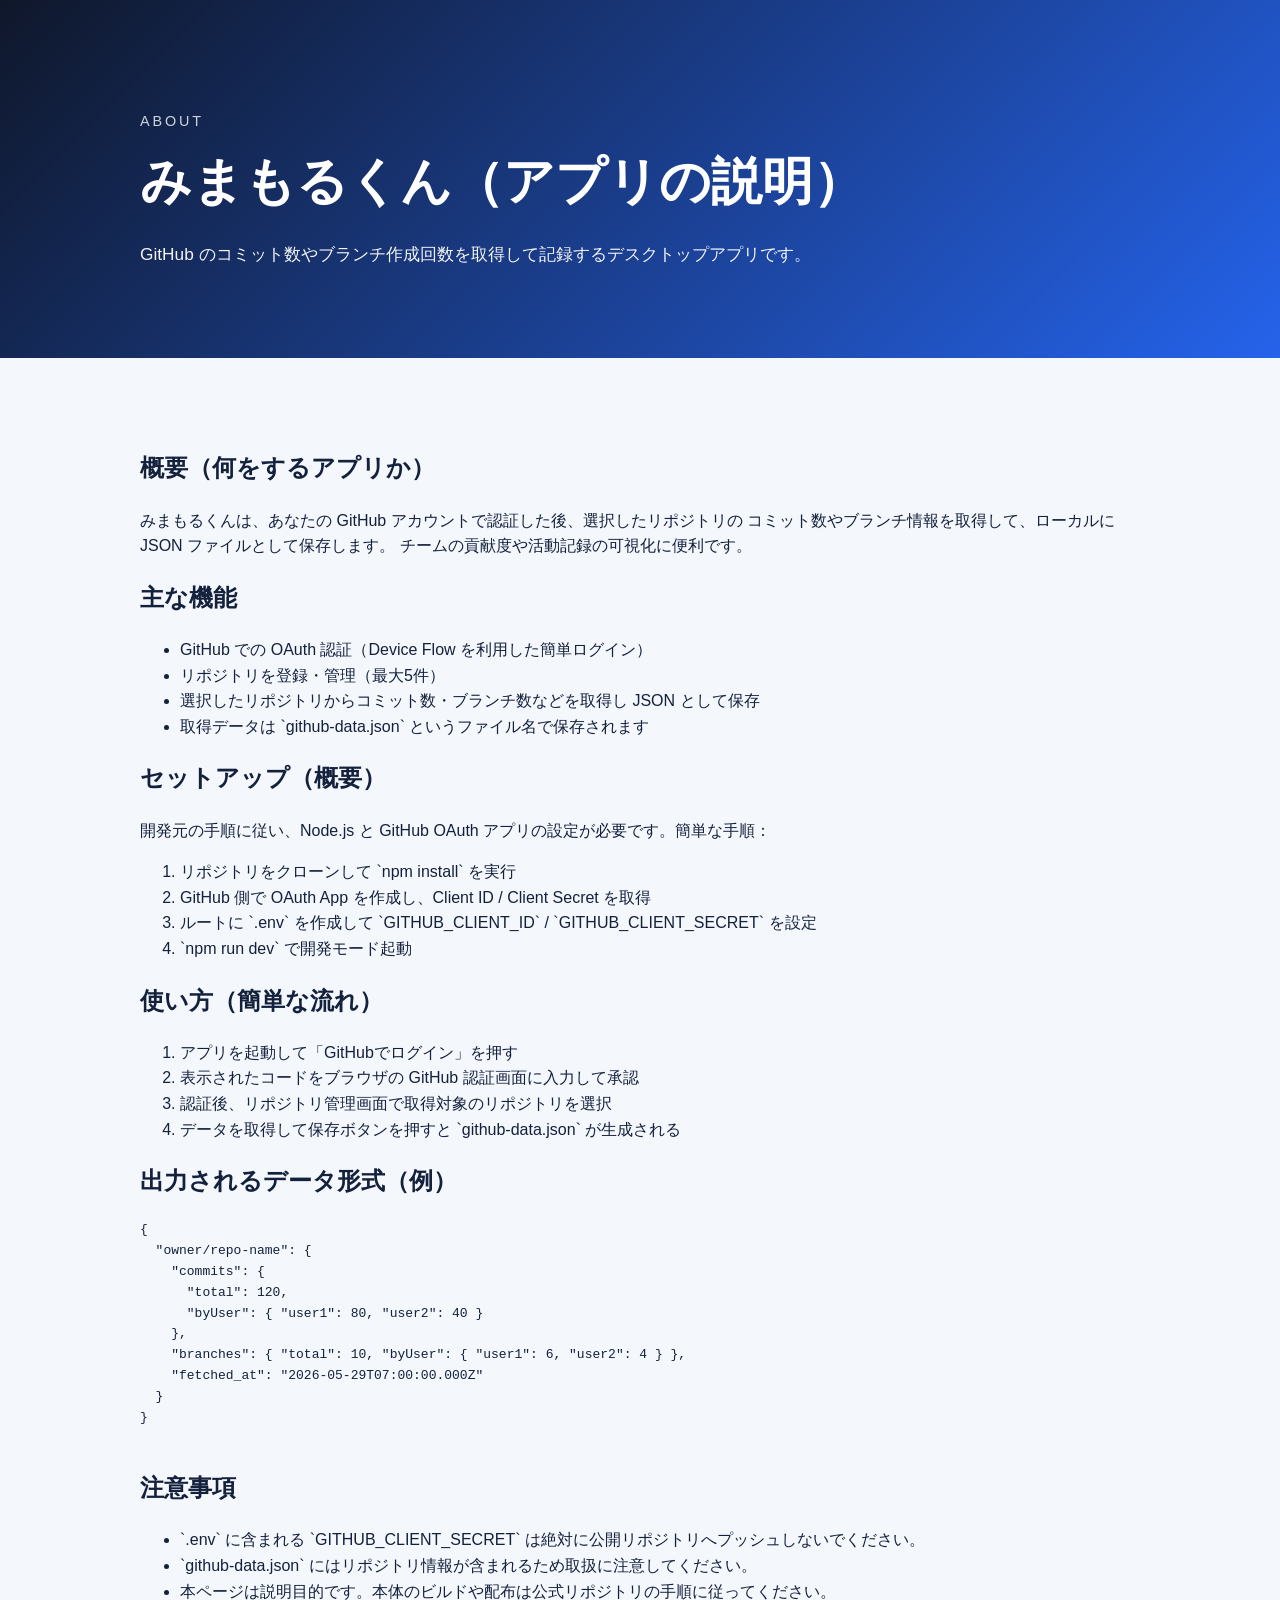
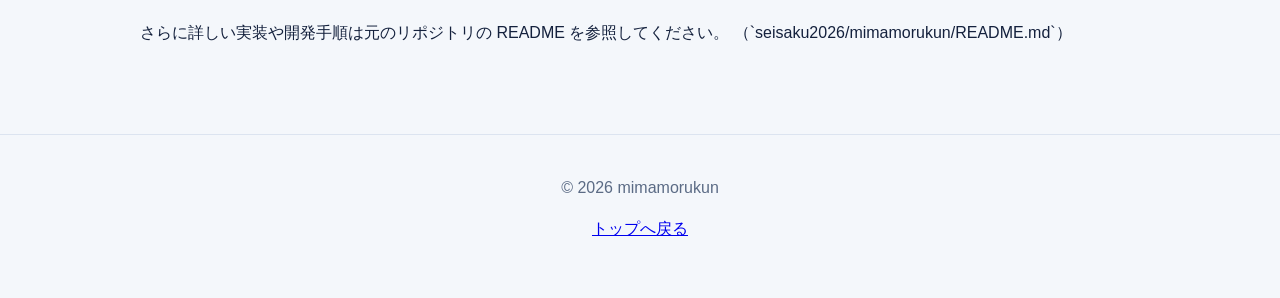
==== app.html @ 58d14030 "Update gh-pages: add app description" ====
<!DOCTYPE html>
<html lang="ja">
  <head>
    <meta charset="UTF-8" />
    <meta name="viewport" content="width=device-width, initial-scale=1.0" />
    <title>みまもるくん — アプリの説明</title>
    <link rel="stylesheet" href="./css/index.css" />
    <!--
      このページは `seisaku2026` リポジトリ内の説明を要約して作成しています。
      目的：ユーザー向けにアプリの機能や使い方、注意点を分かりやすくまとめる。
      注意：本ページに認証情報（Client Secret 等）は一切含めないでください。
    -->
  </head>
  <body>
    <header class="hero">
      <div class="container">
        <p class="eyebrow">About</p>
        <h1>みまもるくん（アプリの説明）</h1>
        <p class="lead">GitHub のコミット数やブランチ作成回数を取得して記録するデスクトップアプリです。</p>
      </div>
    </header>

    <main>
      <section class="section">
        <div class="container">
          <h2>概要（何をするアプリか）</h2>
          <p>
            みまもるくんは、あなたの GitHub アカウントで認証した後、選択したリポジトリの
            コミット数やブランチ情報を取得して、ローカルに JSON ファイルとして保存します。
            チームの貢献度や活動記録の可視化に便利です。
          </p>

          <h2>主な機能</h2>
          <ul>
            <li>GitHub での OAuth 認証（Device Flow を利用した簡単ログイン）</li>
            <li>リポジトリを登録・管理（最大5件）</li>
            <li>選択したリポジトリからコミット数・ブランチ数などを取得し JSON として保存</li>
            <li>取得データは `github-data.json` というファイル名で保存されます</li>
          </ul>

          <h2>セットアップ（概要）</h2>
          <p>
            開発元の手順に従い、Node.js と GitHub OAuth アプリの設定が必要です。簡単な手順：
          </p>
          <ol>
            <li>リポジトリをクローンして `npm install` を実行</li>
            <li>GitHub 側で OAuth App を作成し、Client ID / Client Secret を取得</li>
            <li>ルートに `.env` を作成して `GITHUB_CLIENT_ID` / `GITHUB_CLIENT_SECRET` を設定</li>
            <li>`npm run dev` で開発モード起動</li>
          </ol>

          <h2>使い方（簡単な流れ）</h2>
          <ol>
            <li>アプリを起動して「GitHubでログイン」を押す</li>
            <li>表示されたコードをブラウザの GitHub 認証画面に入力して承認</li>
            <li>認証後、リポジトリ管理画面で取得対象のリポジトリを選択</li>
            <li>データを取得して保存ボタンを押すと `github-data.json` が生成される</li>
          </ol>

          <h2>出力されるデータ形式（例）</h2>
          <pre>
{
  "owner/repo-name": {
    "commits": {
      "total": 120,
      "byUser": { "user1": 80, "user2": 40 }
    },
    "branches": { "total": 10, "byUser": { "user1": 6, "user2": 4 } },
    "fetched_at": "2026-05-29T07:00:00.000Z"
  }
}
          </pre>

          <h2>注意事項</h2>
          <ul>
            <li>`.env` に含まれる `GITHUB_CLIENT_SECRET` は絶対に公開リポジトリへプッシュしないでください。</li>
            <li>`github-data.json` にはリポジトリ情報が含まれるため取扱に注意してください。</li>
            <li>本ページは説明目的です。本体のビルドや配布は公式リポジトリの手順に従ってください。</li>
          </ul>

          <p>
            さらに詳しい実装や開発手順は元のリポジトリの README を参照してください。
            （`seisaku2026/mimamorukun/README.md`）
          </p>
        </div>
      </section>
    </main>

    <footer>
      <div class="container">
        <p>© 2026 mimamorukun</p>
        <p><a href="index.html">トップへ戻る</a></p>
      </div>
    </footer>

    <script src="script.js"></script>
  </body>
</html>
---- css/index.css ----
:root {
  color-scheme: light;
  font-family: "Segoe UI", "Hiragino Sans", "Yu Gothic", sans-serif;
  line-height: 1.6;
  --bg: #f4f7fb;
  --surface: #ffffff;
  --text: #14213d;
  --muted: #5b6b85;
  --primary: #2563eb;
  --primary-dark: #1749b8;
  --border: #dce4f0;
}
/*
  css/index.css
  -----------------
  - ページ全体のカラースキームやレイアウトを定義しています。
  - ここにあるスタイルは最小限のレイアウト用で、必要に応じて
    コンポーネント別に分割できます。
  - 主要セクション (hero, cards, download-section) にコメントを付けて
    どのクラスがどの領域を担当するか分かりやすくしています。
*/

* {
  box-sizing: border-box;
}

body {
  margin: 0;
  background: var(--bg);
  color: var(--text);
}

.container {
  width: min(1000px, calc(100% - 32px));
  margin: 0 auto;
}

.hero {
  background: linear-gradient(135deg, #0f172a, #2563eb);
  color: white;
  padding: 96px 0 72px;
}

.eyebrow {
  font-size: 0.9rem;
  letter-spacing: 0.2em;
  text-transform: uppercase;
  opacity: 0.8;
  margin-bottom: 8px;
}

.hero h1 {
  font-size: clamp(2.2rem, 4vw, 3.4rem);
  margin: 0 0 16px;
}

.lead {
  font-size: 1.08rem;
  max-width: 680px;
  opacity: 0.95;
}

.actions {
  display: flex;
  flex-wrap: wrap;
  gap: 12px;
  margin-top: 24px;
}

.button {
  display: inline-block;
  text-decoration: none;
  padding: 12px 20px;
  border-radius: 999px;
  font-weight: 700;
  transition: 0.2s ease;
}

.button:hover {
  transform: translateY(-2px);
}

.button.primary {
  background: white;
  color: var(--primary-dark);
}

.button.secondary {
  border: 1px solid rgba(255,255,255,0.4);
  color: white;
  background: rgba(255,255,255,0.08);
}

.section {
  padding: 72px 0;
}

.cards {
  display: grid;
  grid-template-columns: repeat(3, minmax(0, 1fr));
  gap: 20px;
  margin-top: 24px;
}

.card {
  background: var(--surface);
  border: 1px solid var(--border);
  border-radius: 16px;
  padding: 24px;
  box-shadow: 0 12px 30px rgba(15, 23, 42, 0.06);
}

.card h3 {
  margin-top: 0;
  margin-bottom: 8px;
}

.card p,
.download-section p {
  color: var(--muted);
}

.download-section {
  text-align: center;
  padding-top: 20px;
  padding-bottom: 88px;
}

footer {
  border-top: 1px solid var(--border);
  padding: 24px 0 40px;
  text-align: center;
  color: var(--muted);
}

@media (max-width: 760px) {
  .cards {
    grid-template-columns: 1fr;
  }

  .hero {
    padding: 72px 0 56px;
  }
}
}

body {
  margin: 0;
  background: var(--bg);
  color: var(--text);
}

.container {
  width: min(1000px, calc(100% - 32px));
  margin: 0 auto;
}

.hero {
  background: linear-gradient(135deg, #0f172a, #2563eb);
  color: white;
  padding: 96px 0 72px;
}

.eyebrow {
  font-size: 0.9rem;
  letter-spacing: 0.2em;
  text-transform: uppercase;
  opacity: 0.8;
  margin-bottom: 8px;
}

.hero h1 {
  font-size: clamp(2.2rem, 4vw, 3.4rem);
  margin: 0 0 16px;
}

.lead {
  font-size: 1.08rem;
  max-width: 680px;
  opacity: 0.95;
}

.actions {
  display: flex;
  flex-wrap: wrap;
  gap: 12px;
  margin-top: 24px;
}

.button {
  display: inline-block;
  text-decoration: none;
  padding: 12px 20px;
  border-radius: 999px;
  font-weight: 700;
  transition: 0.2s ease;
}

.button:hover {
  transform: translateY(-2px);
}

.button.primary {
  background: white;
  color: var(--primary-dark);
}

.button.secondary {
  border: 1px solid rgba(255,255,255,0.4);
  color: white;
  background: rgba(255,255,255,0.08);
}

.section {
  padding: 72px 0;
}

.cards {
  display: grid;
  grid-template-columns: repeat(3, minmax(0, 1fr));
  gap: 20px;
  margin-top: 24px;
}

.card {
  background: var(--surface);
  border: 1px solid var(--border);
  border-radius: 16px;
  padding: 24px;
  box-shadow: 0 12px 30px rgba(15, 23, 42, 0.06);
}

.card h3 {
  margin-top: 0;
  margin-bottom: 8px;
}

.card p,
.download-section p {
  color: var(--muted);
}

.download-section {
  text-align: center;
  padding-top: 20px;
  padding-bottom: 88px;
}

footer {
  border-top: 1px solid var(--border);
  padding: 24px 0 40px;
  text-align: center;
  color: var(--muted);
}

@media (max-width: 760px) {
  .cards {
    grid-template-columns: 1fr;
  }

  .hero {
    padding: 72px 0 56px;
  }
}
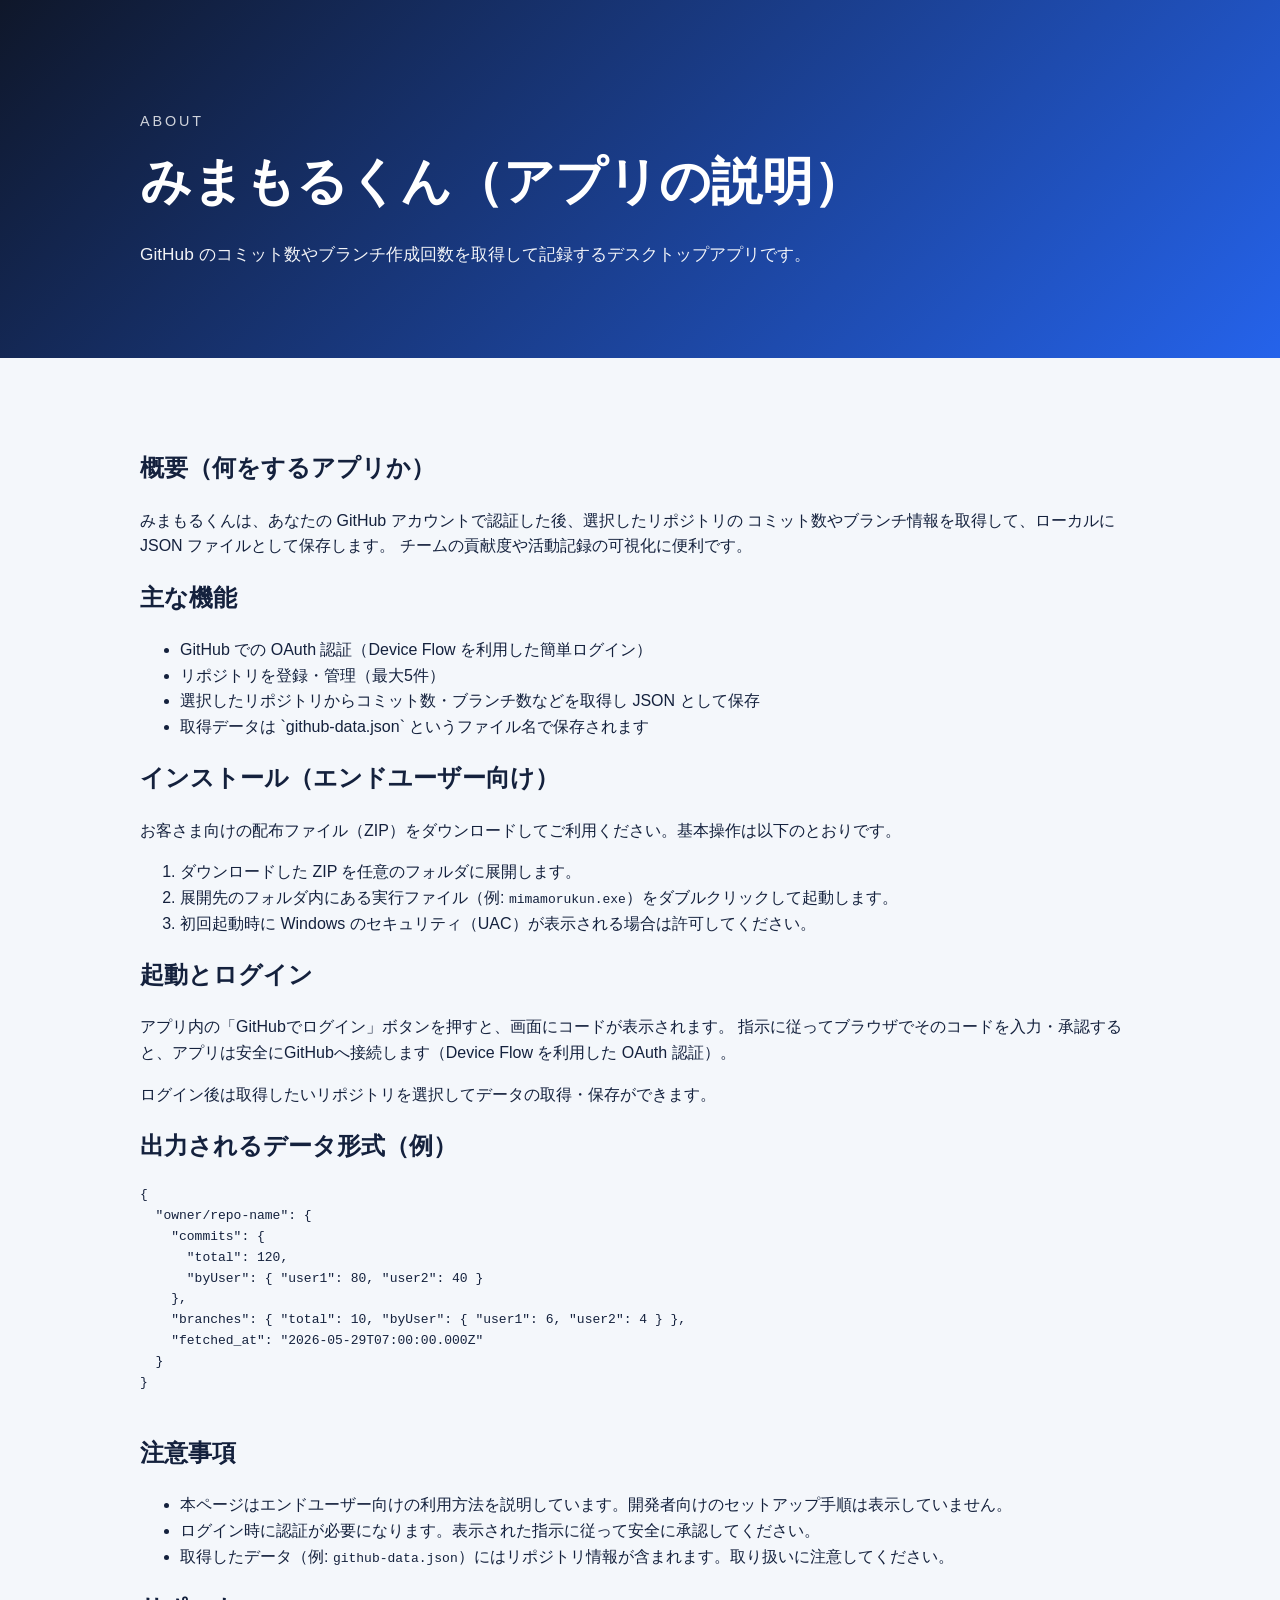
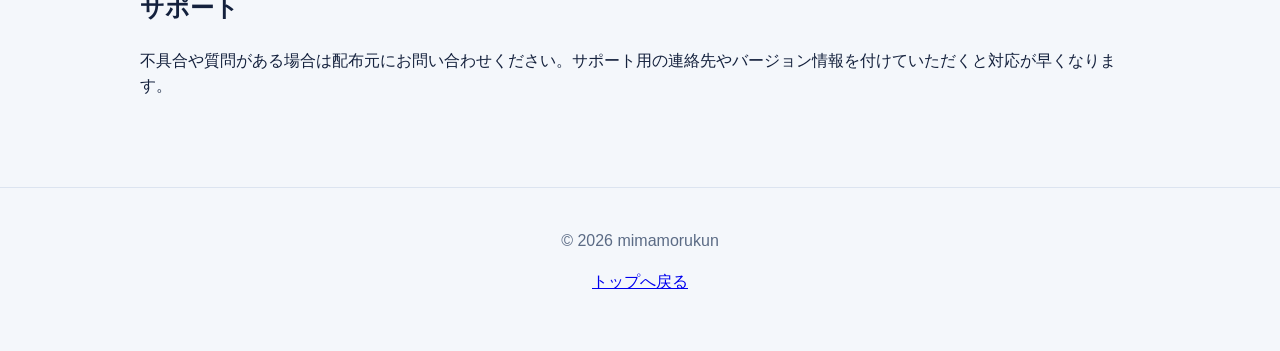
==== commit c32c3f15: "Update gh-pages: app page made user-facing" ====
--- a/app.html
+++ b/app.html
@@ -38,25 +38,20 @@
             <li>取得データは `github-data.json` というファイル名で保存されます</li>
           </ul>
 
-          <h2>セットアップ（概要）</h2>
-          <p>
-            開発元の手順に従い、Node.js と GitHub OAuth アプリの設定が必要です。簡単な手順：
-          </p>
+          <h2>インストール（エンドユーザー向け）</h2>
+          <p>お客さま向けの配布ファイル（ZIP）をダウンロードしてご利用ください。基本操作は以下のとおりです。</p>
           <ol>
-            <li>リポジトリをクローンして `npm install` を実行</li>
-            <li>GitHub 側で OAuth App を作成し、Client ID / Client Secret を取得</li>
-            <li>ルートに `.env` を作成して `GITHUB_CLIENT_ID` / `GITHUB_CLIENT_SECRET` を設定</li>
-            <li>`npm run dev` で開発モード起動</li>
+            <li>ダウンロードした ZIP を任意のフォルダに展開します。</li>
+            <li>展開先のフォルダ内にある実行ファイル（例: <code>mimamorukun.exe</code>）をダブルクリックして起動します。</li>
+            <li>初回起動時に Windows のセキュリティ（UAC）が表示される場合は許可してください。</li>
           </ol>
 
-          <h2>使い方（簡単な流れ）</h2>
-          <ol>
-            <li>アプリを起動して「GitHubでログイン」を押す</li>
-            <li>表示されたコードをブラウザの GitHub 認証画面に入力して承認</li>
-            <li>認証後、リポジトリ管理画面で取得対象のリポジトリを選択</li>
-            <li>データを取得して保存ボタンを押すと `github-data.json` が生成される</li>
-          </ol>
-
+          <h2>起動とログイン</h2>
+          <p>
+            アプリ内の「GitHubでログイン」ボタンを押すと、画面にコードが表示されます。
+            指示に従ってブラウザでそのコードを入力・承認すると、アプリは安全にGitHubへ接続します（Device Flow を利用した OAuth 認証）。
+          </p>
+          <p>ログイン後は取得したいリポジトリを選択してデータの取得・保存ができます。</p>
           <h2>出力されるデータ形式（例）</h2>
           <pre>
 {
@@ -73,15 +68,13 @@
 
           <h2>注意事項</h2>
           <ul>
-            <li>`.env` に含まれる `GITHUB_CLIENT_SECRET` は絶対に公開リポジトリへプッシュしないでください。</li>
-            <li>`github-data.json` にはリポジトリ情報が含まれるため取扱に注意してください。</li>
-            <li>本ページは説明目的です。本体のビルドや配布は公式リポジトリの手順に従ってください。</li>
+            <li>本ページはエンドユーザー向けの利用方法を説明しています。開発者向けのセットアップ手順は表示していません。</li>
+            <li>ログイン時に認証が必要になります。表示された指示に従って安全に承認してください。</li>
+            <li>取得したデータ（例: <code>github-data.json</code>）にはリポジトリ情報が含まれます。取り扱いに注意してください。</li>
           </ul>
 
-          <p>
-            さらに詳しい実装や開発手順は元のリポジトリの README を参照してください。
-            （`seisaku2026/mimamorukun/README.md`）
-          </p>
+          <h2>サポート</h2>
+          <p>不具合や質問がある場合は配布元にお問い合わせください。サポート用の連絡先やバージョン情報を付けていただくと対応が早くなります。</p>
         </div>
       </section>
     </main>
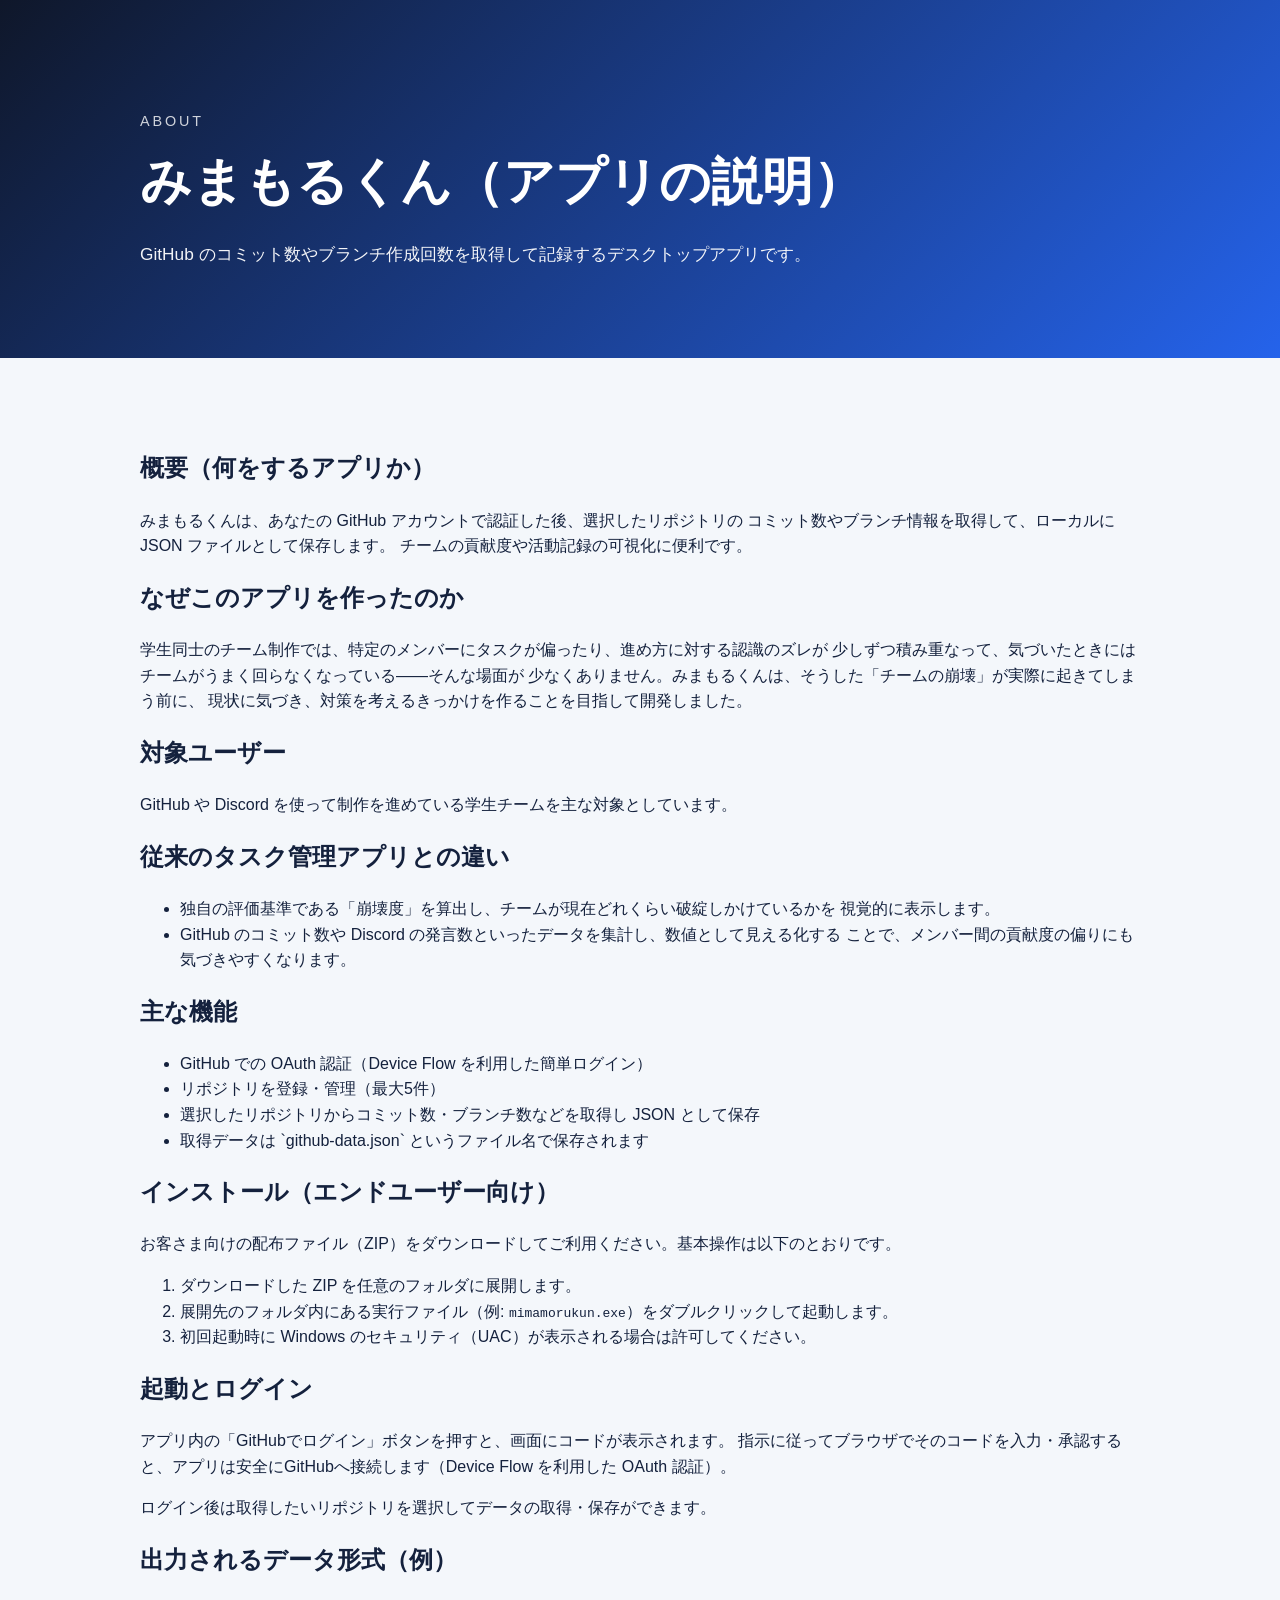
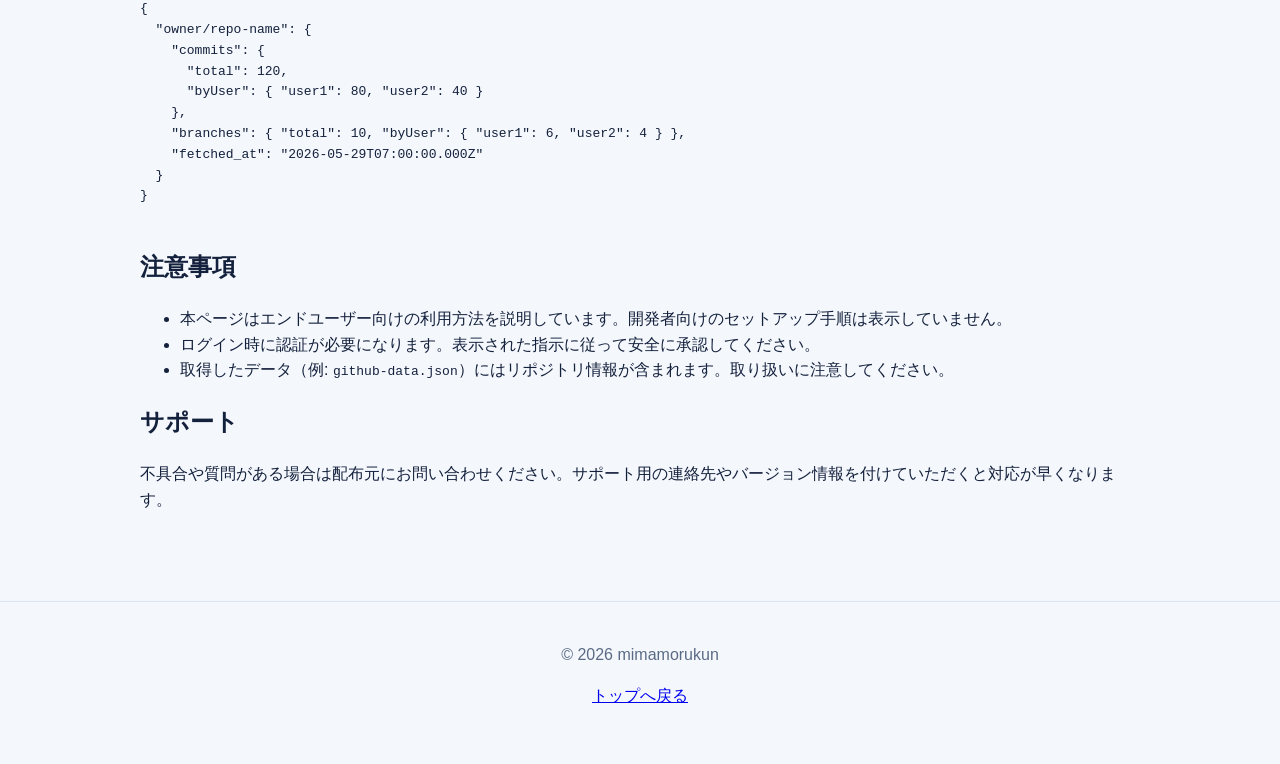
==== commit 17798dd4: "Update gh-pages with customer-facing app description" ====
--- a/app.html
+++ b/app.html
@@ -1,4 +1,4 @@
-<!DOCTYPE html>
+﻿<!DOCTYPE html>
 <html lang="ja">
   <head>
     <meta charset="UTF-8" />
@@ -29,6 +29,29 @@
             コミット数やブランチ情報を取得して、ローカルに JSON ファイルとして保存します。
             チームの貢献度や活動記録の可視化に便利です。
           </p>
+
+          <h2>なぜこのアプリを作ったのか</h2>
+          <p>
+            学生同士のチーム制作では、特定のメンバーにタスクが偏ったり、進め方に対する認識のズレが
+            少しずつ積み重なって、気づいたときにはチームがうまく回らなくなっている——そんな場面が
+            少なくありません。みまもるくんは、そうした「チームの崩壊」が実際に起きてしまう前に、
+            現状に気づき、対策を考えるきっかけを作ることを目指して開発しました。
+          </p>
+
+          <h2>対象ユーザー</h2>
+          <p>GitHub や Discord を使って制作を進めている学生チームを主な対象としています。</p>
+
+          <h2>従来のタスク管理アプリとの違い</h2>
+          <ul>
+            <li>
+              独自の評価基準である「崩壊度」を算出し、チームが現在どれくらい破綻しかけているかを
+              視覚的に表示します。
+            </li>
+            <li>
+              GitHub のコミット数や Discord の発言数といったデータを集計し、数値として見える化する
+              ことで、メンバー間の貢献度の偏りにも気づきやすくなります。
+            </li>
+          </ul>
 
           <h2>主な機能</h2>
           <ul>
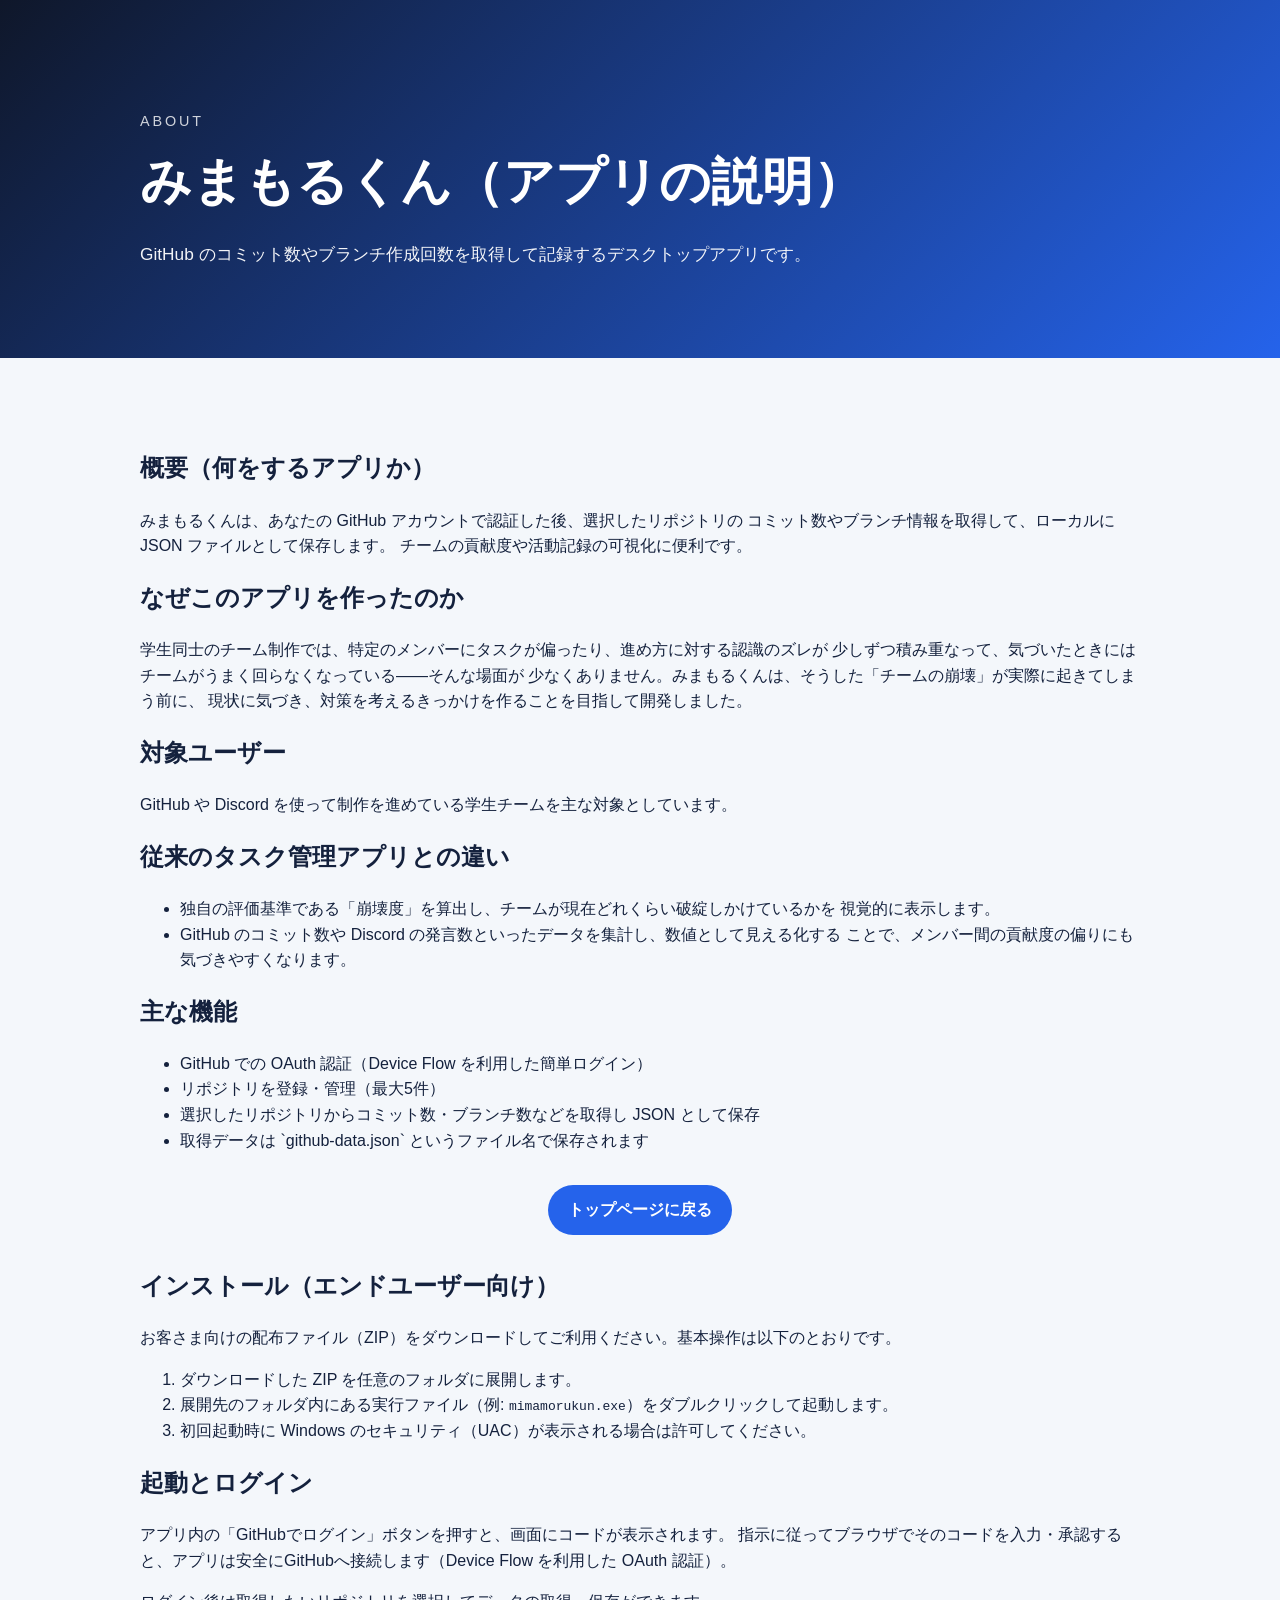
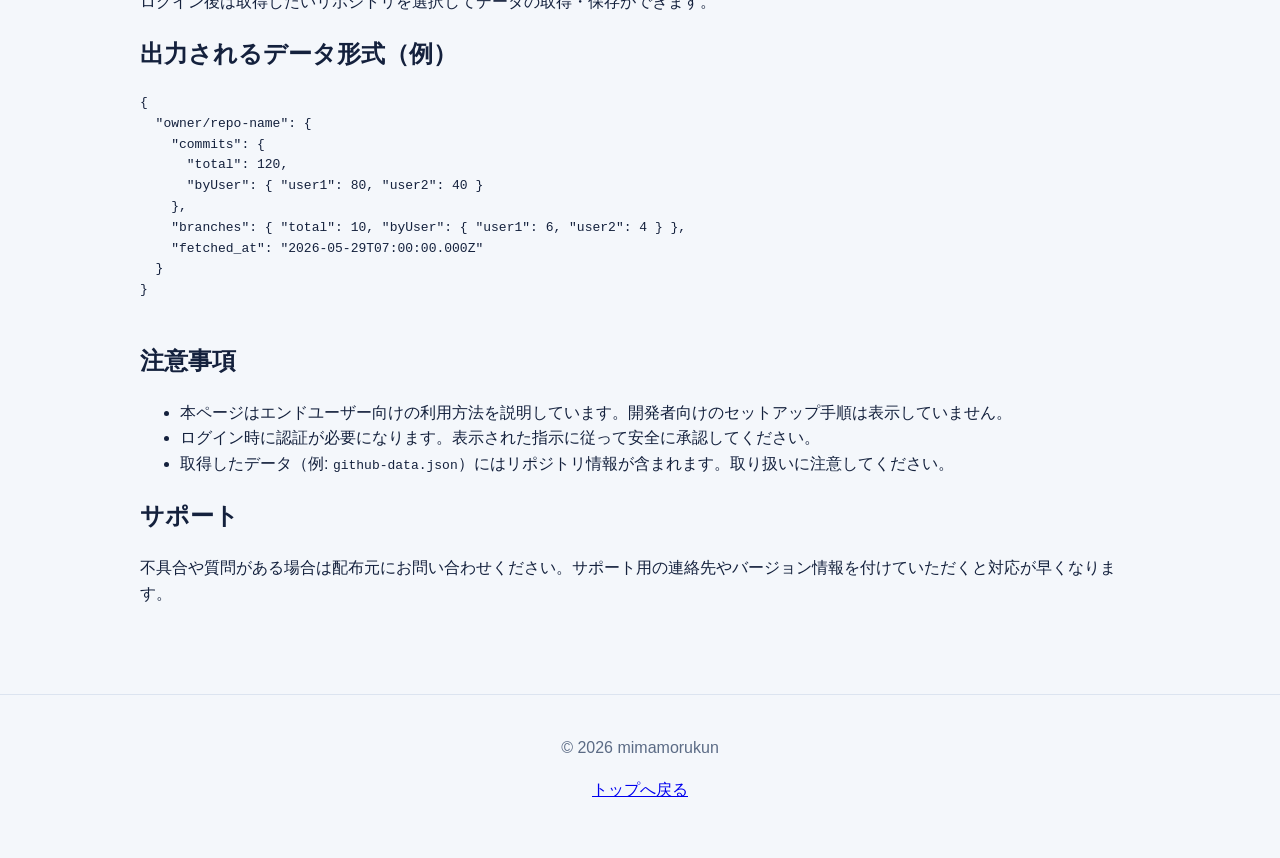
==== commit a018e8c5: "index.htmlに戻れるボタン追加" ====
--- a/app.html
+++ b/app.html
@@ -1,4 +1,4 @@
-﻿<!DOCTYPE html>
+<!DOCTYPE html>
 <html lang="ja">
   <head>
     <meta charset="UTF-8" />
@@ -61,6 +61,10 @@
             <li>取得データは `github-data.json` というファイル名で保存されます</li>
           </ul>
 
+          <div class="center-actions">
+            <a class="button primary-blue" href="index.html">トップページに戻る</a>
+          </div>
+
           <h2>インストール（エンドユーザー向け）</h2>
           <p>お客さま向けの配布ファイル（ZIP）をダウンロードしてご利用ください。基本操作は以下のとおりです。</p>
           <ol>
--- a/css/index.css
+++ b/css/index.css
@@ -1,14 +1,14 @@
 :root {
-  color-scheme: light;
-  font-family: "Segoe UI", "Hiragino Sans", "Yu Gothic", sans-serif;
-  line-height: 1.6;
-  --bg: #f4f7fb;
-  --surface: #ffffff;
-  --text: #14213d;
-  --muted: #5b6b85;
-  --primary: #2563eb;
-  --primary-dark: #1749b8;
-  --border: #dce4f0;
+	color-scheme: light;
+	font-family: "Segoe UI", "Hiragino Sans", "Yu Gothic", sans-serif;
+	line-height: 1.6;
+	--bg: #f4f7fb;
+	--surface: #ffffff;
+	--text: #14213d;
+	--muted: #5b6b85;
+	--primary: #2563eb;
+	--primary-dark: #1749b8;
+	--border: #dce4f0;
 }
 /*
   css/index.css
@@ -21,244 +21,139 @@
 */
 
 * {
-  box-sizing: border-box;
+	box-sizing: border-box;
 }
 
 body {
-  margin: 0;
-  background: var(--bg);
-  color: var(--text);
+	margin: 0;
+	background: var(--bg);
+	color: var(--text);
 }
 
 .container {
-  width: min(1000px, calc(100% - 32px));
-  margin: 0 auto;
+	width: min(1000px, calc(100% - 32px));
+	margin: 0 auto;
 }
 
 .hero {
-  background: linear-gradient(135deg, #0f172a, #2563eb);
-  color: white;
-  padding: 96px 0 72px;
+	background: linear-gradient(135deg, #0f172a, #2563eb);
+	color: white;
+	padding: 96px 0 72px;
 }
 
 .eyebrow {
-  font-size: 0.9rem;
-  letter-spacing: 0.2em;
-  text-transform: uppercase;
-  opacity: 0.8;
-  margin-bottom: 8px;
+	font-size: 0.9rem;
+	letter-spacing: 0.2em;
+	text-transform: uppercase;
+	opacity: 0.8;
+	margin-bottom: 8px;
 }
 
 .hero h1 {
-  font-size: clamp(2.2rem, 4vw, 3.4rem);
-  margin: 0 0 16px;
+	font-size: clamp(2.2rem, 4vw, 3.4rem);
+	margin: 0 0 16px;
 }
 
 .lead {
-  font-size: 1.08rem;
-  max-width: 680px;
-  opacity: 0.95;
+	font-size: 1.08rem;
+	max-width: 680px;
+	opacity: 0.95;
 }
 
 .actions {
-  display: flex;
-  flex-wrap: wrap;
-  gap: 12px;
-  margin-top: 24px;
+	display: flex;
+	flex-wrap: wrap;
+	gap: 12px;
+	margin-top: 24px;
 }
 
 .button {
-  display: inline-block;
-  text-decoration: none;
-  padding: 12px 20px;
-  border-radius: 999px;
-  font-weight: 700;
-  transition: 0.2s ease;
+	display: inline-block;
+	text-decoration: none;
+	padding: 12px 20px;
+	border-radius: 999px;
+	font-weight: 700;
+	transition: 0.2s ease;
 }
 
 .button:hover {
-  transform: translateY(-2px);
+	transform: translateY(-2px);
 }
 
 .button.primary {
-  background: white;
-  color: var(--primary-dark);
+	background: white;
+	color: var(--primary-dark);
 }
 
 .button.secondary {
-  border: 1px solid rgba(255,255,255,0.4);
-  color: white;
-  background: rgba(255,255,255,0.08);
+	border: 1px solid rgba(255,255,255,0.4);
+	color: white;
+	background: rgba(255,255,255,0.08);
+}
+
+.button.primary-blue {
+	background: var(--primary);
+	color: white;
+}
+
+.button.primary-blue:hover {
+	background: var(--primary-dark);
+}
+
+.center-actions {
+	text-align: center;
+	margin: 32px 0;
 }
 
 .section {
-  padding: 72px 0;
+	padding: 72px 0;
 }
 
 .cards {
-  display: grid;
-  grid-template-columns: repeat(3, minmax(0, 1fr));
-  gap: 20px;
-  margin-top: 24px;
+	display: grid;
+	grid-template-columns: repeat(3, minmax(0, 1fr));
+	gap: 20px;
+	margin-top: 24px;
 }
 
 .card {
-  background: var(--surface);
-  border: 1px solid var(--border);
-  border-radius: 16px;
-  padding: 24px;
-  box-shadow: 0 12px 30px rgba(15, 23, 42, 0.06);
+	background: var(--surface);
+	border: 1px solid var(--border);
+	border-radius: 16px;
+	padding: 24px;
+	box-shadow: 0 12px 30px rgba(15, 23, 42, 0.06);
 }
 
 .card h3 {
-  margin-top: 0;
-  margin-bottom: 8px;
+	margin-top: 0;
+	margin-bottom: 8px;
 }
 
 .card p,
 .download-section p {
-  color: var(--muted);
+	color: var(--muted);
 }
 
 .download-section {
-  text-align: center;
-  padding-top: 20px;
-  padding-bottom: 88px;
+	text-align: center;
+	padding-top: 20px;
+	padding-bottom: 88px;
 }
 
 footer {
-  border-top: 1px solid var(--border);
-  padding: 24px 0 40px;
-  text-align: center;
-  color: var(--muted);
+	border-top: 1px solid var(--border);
+	padding: 24px 0 40px;
+	text-align: center;
+	color: var(--muted);
 }
 
 @media (max-width: 760px) {
-  .cards {
-    grid-template-columns: 1fr;
-  }
+	.cards {
+		grid-template-columns: 1fr;
+	}
 
-  .hero {
-    padding: 72px 0 56px;
-  }
-}
+	.hero {
+		padding: 72px 0 56px;
+	}
 }
 
-body {
-  margin: 0;
-  background: var(--bg);
-  color: var(--text);
-}
-
-.container {
-  width: min(1000px, calc(100% - 32px));
-  margin: 0 auto;
-}
-
-.hero {
-  background: linear-gradient(135deg, #0f172a, #2563eb);
-  color: white;
-  padding: 96px 0 72px;
-}
-
-.eyebrow {
-  font-size: 0.9rem;
-  letter-spacing: 0.2em;
-  text-transform: uppercase;
-  opacity: 0.8;
-  margin-bottom: 8px;
-}
-
-.hero h1 {
-  font-size: clamp(2.2rem, 4vw, 3.4rem);
-  margin: 0 0 16px;
-}
-
-.lead {
-  font-size: 1.08rem;
-  max-width: 680px;
-  opacity: 0.95;
-}
-
-.actions {
-  display: flex;
-  flex-wrap: wrap;
-  gap: 12px;
-  margin-top: 24px;
-}
-
-.button {
-  display: inline-block;
-  text-decoration: none;
-  padding: 12px 20px;
-  border-radius: 999px;
-  font-weight: 700;
-  transition: 0.2s ease;
-}
-
-.button:hover {
-  transform: translateY(-2px);
-}
-
-.button.primary {
-  background: white;
-  color: var(--primary-dark);
-}
-
-.button.secondary {
-  border: 1px solid rgba(255,255,255,0.4);
-  color: white;
-  background: rgba(255,255,255,0.08);
-}
-
-.section {
-  padding: 72px 0;
-}
-
-.cards {
-  display: grid;
-  grid-template-columns: repeat(3, minmax(0, 1fr));
-  gap: 20px;
-  margin-top: 24px;
-}
-
-.card {
-  background: var(--surface);
-  border: 1px solid var(--border);
-  border-radius: 16px;
-  padding: 24px;
-  box-shadow: 0 12px 30px rgba(15, 23, 42, 0.06);
-}
-
-.card h3 {
-  margin-top: 0;
-  margin-bottom: 8px;
-}
-
-.card p,
-.download-section p {
-  color: var(--muted);
-}
-
-.download-section {
-  text-align: center;
-  padding-top: 20px;
-  padding-bottom: 88px;
-}
-
-footer {
-  border-top: 1px solid var(--border);
-  padding: 24px 0 40px;
-  text-align: center;
-  color: var(--muted);
-}
-
-@media (max-width: 760px) {
-  .cards {
-    grid-template-columns: 1fr;
-  }
-
-  .hero {
-    padding: 72px 0 56px;
-  }
-}
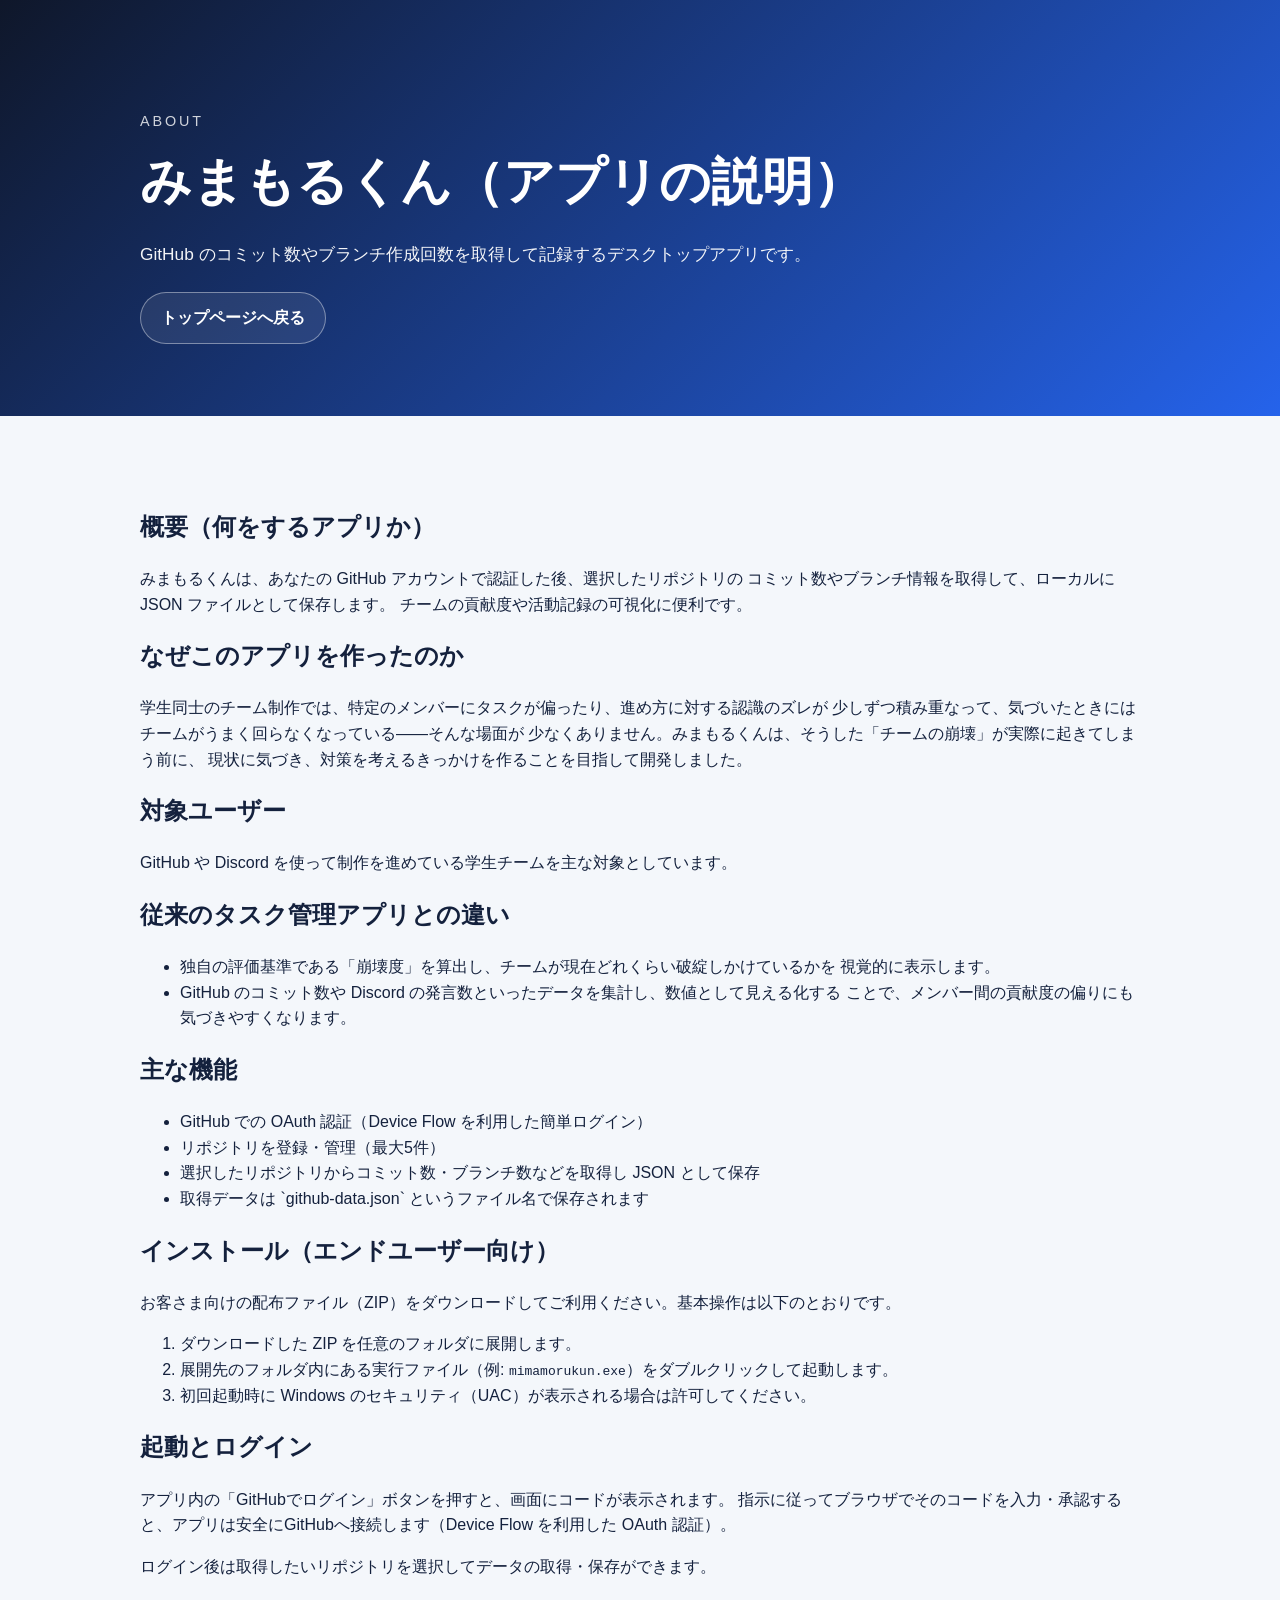
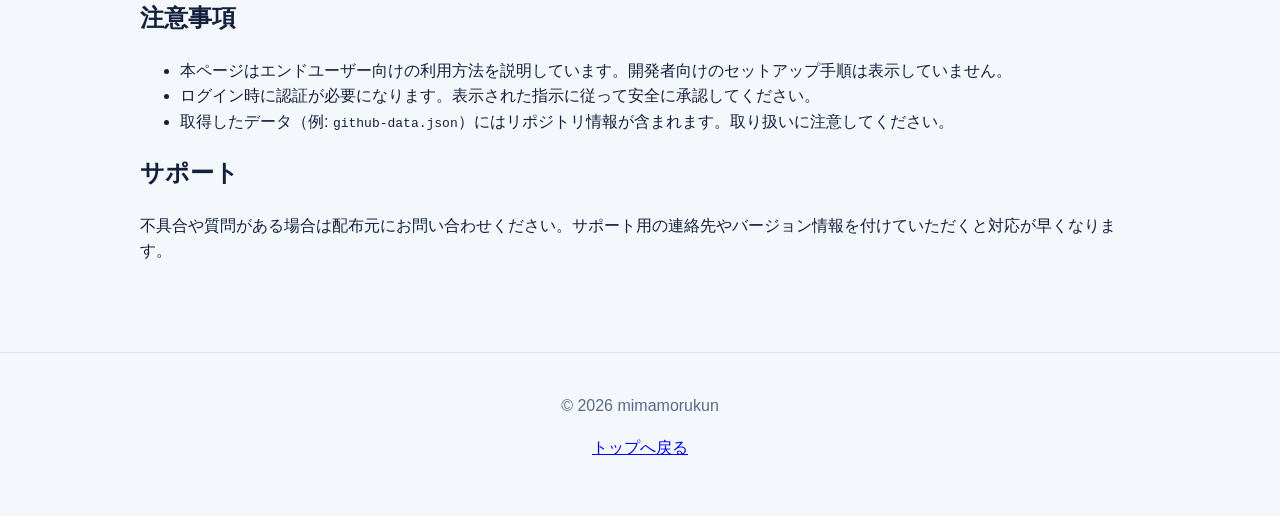
==== commit dcc6f6ed: "アニメーション追加" ====
--- a/app.html
+++ b/app.html
@@ -11,17 +11,43 @@
       注意：本ページに認証情報（Client Secret 等）は一切含めないでください。
     -->
   </head>
-  <body>
+  <body class="is-loading">
+    <div class="loading-screen" id="loadingScreen">
+      <img src="./images/mimamorukun.png" alt="" class="loading-logo">
+      <div class="loading-gauge">
+        <div class="loading-gauge-fill" id="loadingGaugeFill"></div>
+      </div>
+      <p class="loading-text">
+        Now Loading<span class="dot">.</span><span class="dot">.</span><span class="dot">.</span>
+      </p>
+    </div>
+
+    <div class="bubbles" aria-hidden="true">
+      <div class="bubble" style="left:5%; width:60px; height:60px; animation-duration:18s; animation-delay:0s;"></div>
+      <div class="bubble" style="left:15%; width:30px; height:30px; animation-duration:12s; animation-delay:2s;"></div>
+      <div class="bubble" style="left:28%; width:90px; height:90px; animation-duration:22s; animation-delay:1s;"></div>
+      <div class="bubble" style="left:40%; width:45px; height:45px; animation-duration:15s; animation-delay:6s;"></div>
+      <div class="bubble" style="left:52%; width:110px; height:110px; animation-duration:26s; animation-delay:3s;"></div>
+      <div class="bubble" style="left:65%; width:35px; height:35px; animation-duration:13s; animation-delay:8s;"></div>
+      <div class="bubble" style="left:75%; width:70px; height:70px; animation-duration:20s; animation-delay:5s;"></div>
+      <div class="bubble" style="left:85%; width:50px; height:50px; animation-duration:17s; animation-delay:9s;"></div>
+      <div class="bubble" style="left:92%; width:28px; height:28px; animation-duration:11s; animation-delay:4s;"></div>
+      <div class="bubble" style="left:35%; width:22px; height:22px; animation-duration:10s; animation-delay:11s;"></div>
+    </div>
+
     <header class="hero">
       <div class="container">
         <p class="eyebrow">About</p>
         <h1>みまもるくん（アプリの説明）</h1>
         <p class="lead">GitHub のコミット数やブランチ作成回数を取得して記録するデスクトップアプリです。</p>
+        <div class="actions">
+          <a class="button secondary" href="index.html">トップページへ戻る</a>
+        </div>
       </div>
     </header>
 
     <main>
-      <section class="section">
+      <section class="section fade-in" style="animation-delay: 0.2s;">
         <div class="container">
           <h2>概要（何をするアプリか）</h2>
           <p>
@@ -61,10 +87,6 @@
             <li>取得データは `github-data.json` というファイル名で保存されます</li>
           </ul>
 
-          <div class="center-actions">
-            <a class="button primary-blue" href="index.html">トップページに戻る</a>
-          </div>
-
           <h2>インストール（エンドユーザー向け）</h2>
           <p>お客さま向けの配布ファイル（ZIP）をダウンロードしてご利用ください。基本操作は以下のとおりです。</p>
           <ol>
@@ -79,20 +101,6 @@
             指示に従ってブラウザでそのコードを入力・承認すると、アプリは安全にGitHubへ接続します（Device Flow を利用した OAuth 認証）。
           </p>
           <p>ログイン後は取得したいリポジトリを選択してデータの取得・保存ができます。</p>
-          <h2>出力されるデータ形式（例）</h2>
-          <pre>
-{
-  "owner/repo-name": {
-    "commits": {
-      "total": 120,
-      "byUser": { "user1": 80, "user2": 40 }
-    },
-    "branches": { "total": 10, "byUser": { "user1": 6, "user2": 4 } },
-    "fetched_at": "2026-05-29T07:00:00.000Z"
-  }
-}
-          </pre>
-
           <h2>注意事項</h2>
           <ul>
             <li>本ページはエンドユーザー向けの利用方法を説明しています。開発者向けのセットアップ手順は表示していません。</li>
@@ -113,6 +121,73 @@
       </div>
     </footer>
 
+    <button type="button" class="to-top" id="toTopButton" aria-label="ページの一番上に戻る">
+      <img src="./images/mimamorukun.png" alt="" style="width: 50px; height: 50px;">
+    </button>
+
     <script src="script.js"></script>
+    <script>
+      (function () {
+        const loadingScreen = document.getElementById("loadingScreen");
+        const gaugeFill = document.getElementById("loadingGaugeFill");
+        const minDisplayTime = 900; // ms、これより短い時間では消えない
+        const startTime = Date.now();
+
+        // 読み込み中はゆっくり90%まで、完了したら一気に100%へ
+        requestAnimationFrame(function () {
+          gaugeFill.style.transition = "width " + minDisplayTime + "ms ease-out";
+          gaugeFill.style.width = "90%";
+        });
+
+        function hideLoadingScreen() {
+          const elapsed = Date.now() - startTime;
+          const wait = Math.max(minDisplayTime - elapsed, 0);
+
+          setTimeout(function () {
+            gaugeFill.style.transition = "width 0.3s ease";
+            gaugeFill.style.width = "100%";
+
+            setTimeout(function () {
+              loadingScreen.classList.add("hidden");
+              document.body.classList.remove("is-loading");
+
+              loadingScreen.addEventListener(
+                "transitionend",
+                function () {
+                  loadingScreen.style.display = "none";
+                },
+                { once: true }
+              );
+            }, 300);
+          }, wait);
+        }
+
+        if (document.readyState === "complete") {
+          hideLoadingScreen();
+        } else {
+          window.addEventListener("load", hideLoadingScreen);
+        }
+      })();
+    </script>
+    <script>
+      (function () {
+        const toTopButton = document.getElementById("toTopButton");
+
+        function updateVisibility() {
+          if (window.scrollY > 200) {
+            toTopButton.classList.add("visible");
+          } else {
+            toTopButton.classList.remove("visible");
+          }
+        }
+
+        toTopButton.addEventListener("click", function () {
+          window.scrollTo({ top: 0, behavior: "smooth" });
+        });
+
+        window.addEventListener("scroll", updateVisibility, { passive: true });
+        updateVisibility();
+      })();
+    </script>
   </body>
 </html>
--- a/css/index.css
+++ b/css/index.css
@@ -1,159 +1,442 @@
 :root {
-	color-scheme: light;
-	font-family: "Segoe UI", "Hiragino Sans", "Yu Gothic", sans-serif;
-	line-height: 1.6;
-	--bg: #f4f7fb;
-	--surface: #ffffff;
-	--text: #14213d;
-	--muted: #5b6b85;
-	--primary: #2563eb;
-	--primary-dark: #1749b8;
-	--border: #dce4f0;
-}
-/*
-  css/index.css
-  -----------------
-  - ページ全体のカラースキームやレイアウトを定義しています。
-  - ここにあるスタイルは最小限のレイアウト用で、必要に応じて
-    コンポーネント別に分割できます。
-  - 主要セクション (hero, cards, download-section) にコメントを付けて
-    どのクラスがどの領域を担当するか分かりやすくしています。
-*/
+  color-scheme: light;
+  font-family: "Segoe UI", "Hiragino Sans", "Yu Gothic", sans-serif;
+  line-height: 1.6;
+  --bg: #f4f7fb;
+  --surface: #ffffff;
+  --text: #14213d;
+  --muted: #5b6b85;
+  --primary: #2563eb;
+  --primary-dark: #1749b8;
+  --border: #dce4f0;
+}
 
 * {
-	box-sizing: border-box;
+  box-sizing: border-box;
 }
 
 body {
-	margin: 0;
-	background: var(--bg);
-	color: var(--text);
+  margin: 0;
+  background: var(--bg);
+  color: var(--text);
 }
 
 .container {
-	width: min(1000px, calc(100% - 32px));
-	margin: 0 auto;
+  width: min(1000px, calc(100% - 32px));
+  margin: 0 auto;
 }
 
 .hero {
-	background: linear-gradient(135deg, #0f172a, #2563eb);
-	color: white;
-	padding: 96px 0 72px;
+  background: linear-gradient(135deg, #0f172a, #2563eb);
+  color: white;
+  padding: 96px 0 72px;
 }
 
 .eyebrow {
-	font-size: 0.9rem;
-	letter-spacing: 0.2em;
-	text-transform: uppercase;
-	opacity: 0.8;
-	margin-bottom: 8px;
+  font-size: 0.9rem;
+  letter-spacing: 0.2em;
+  text-transform: uppercase;
+  opacity: 0.8;
+  margin-bottom: 8px;
 }
 
 .hero h1 {
-	font-size: clamp(2.2rem, 4vw, 3.4rem);
-	margin: 0 0 16px;
+  font-size: clamp(2.2rem, 4vw, 3.4rem);
+  margin: 0 0 16px;
 }
 
 .lead {
-	font-size: 1.08rem;
-	max-width: 680px;
-	opacity: 0.95;
+  font-size: 1.08rem;
+  max-width: 680px;
+  opacity: 0.95;
 }
 
 .actions {
-	display: flex;
-	flex-wrap: wrap;
-	gap: 12px;
-	margin-top: 24px;
+  display: flex;
+  flex-wrap: wrap;
+  gap: 12px;
+  margin-top: 24px;
 }
 
 .button {
-	display: inline-block;
-	text-decoration: none;
-	padding: 12px 20px;
-	border-radius: 999px;
-	font-weight: 700;
-	transition: 0.2s ease;
+  display: inline-block;
+  text-decoration: none;
+  padding: 12px 20px;
+  border-radius: 999px;
+  font-weight: 700;
+  transition: 0.2s ease;
 }
 
 .button:hover {
-	transform: translateY(-2px);
+  transform: translateY(-2px);
 }
 
 .button.primary {
-	background: white;
-	color: var(--primary-dark);
+  background: white;
+  color: var(--primary-dark);
 }
 
 .button.secondary {
-	border: 1px solid rgba(255,255,255,0.4);
-	color: white;
-	background: rgba(255,255,255,0.08);
+  border: 1px solid rgba(255, 255, 255, 0.4);
+  color: white;
+  background: rgba(255, 255, 255, 0.08);
 }
 
 .button.primary-blue {
-	background: var(--primary);
-	color: white;
+  background: var(--primary);
+  color: white;
 }
 
 .button.primary-blue:hover {
-	background: var(--primary-dark);
+  background: var(--primary-dark);
 }
 
 .center-actions {
-	text-align: center;
-	margin: 32px 0;
+  text-align: center;
+  margin: 32px 0;
 }
 
 .section {
-	padding: 72px 0;
+  padding: 72px 0;
 }
 
 .cards {
-	display: grid;
-	grid-template-columns: repeat(3, minmax(0, 1fr));
-	gap: 20px;
-	margin-top: 24px;
+  display: grid;
+  grid-template-columns: repeat(3, minmax(0, 1fr));
+  gap: 20px;
+  margin-top: 24px;
 }
 
 .card {
-	background: var(--surface);
-	border: 1px solid var(--border);
-	border-radius: 16px;
-	padding: 24px;
-	box-shadow: 0 12px 30px rgba(15, 23, 42, 0.06);
+  background: var(--surface);
+  border: 1px solid var(--border);
+  border-radius: 16px;
+  padding: 24px;
+  box-shadow: 0 12px 30px rgba(15, 23, 42, 0.06);
 }
 
 .card h3 {
-	margin-top: 0;
-	margin-bottom: 8px;
+  margin-top: 0;
+  margin-bottom: 8px;
 }
 
 .card p,
 .download-section p {
-	color: var(--muted);
+  color: var(--muted);
 }
 
 .download-section {
-	text-align: center;
-	padding-top: 20px;
-	padding-bottom: 88px;
+  text-align: center;
+  padding-top: 20px;
+  padding-bottom: 88px;
 }
 
 footer {
-	border-top: 1px solid var(--border);
-	padding: 24px 0 40px;
-	text-align: center;
-	color: var(--muted);
+  border-top: 1px solid var(--border);
+  padding: 24px 0 40px;
+  text-align: center;
+  color: var(--muted);
 }
 
 @media (max-width: 760px) {
-	.cards {
-		grid-template-columns: 1fr;
-	}
-
-	.hero {
-		padding: 72px 0 56px;
-	}
-}
-
+  .cards {
+    grid-template-columns: 1fr;
+  }
+
+  .hero {
+    padding: 72px 0 56px;
+  }
+}
+
+/* ==========================================================
+   ここから setumei.html (説明ページ) 専用のスタイル
+   ========================================================== */
+
+/* フェードイン */
+@keyframes fadeIn {
+  from {
+    opacity: 0;
+    transform: translateY(12px);
+  }
+  to {
+    opacity: 1;
+    transform: translateY(0);
+  }
+}
+
+.hero,
+.screenshot-block {
+  opacity: 0;
+  animation: fadeIn 0.8s ease forwards;
+}
+
+.hero {
+  animation-delay: 0s;
+}
+
+.screenshot-block:nth-of-type(1) {
+  animation-delay: 0.2s;
+}
+
+.screenshot-block:nth-of-type(2) {
+  animation-delay: 0.4s;
+}
+
+@media (prefers-reduced-motion: reduce) {
+  .hero,
+  .screenshot-block {
+    animation: none;
+    opacity: 1;
+  }
+}
+
+.fade-in {
+  opacity: 0;
+  animation: fadeIn 0.8s ease forwards;
+}
+
+@media (prefers-reduced-motion: reduce) {
+  .fade-in {
+    animation: none;
+    opacity: 1;
+  }
+}
+
+/* 背景に浮かぶ泡 */
+.bubbles {
+  position: fixed;
+  inset: 0;
+  overflow: hidden;
+  z-index: -1;
+  pointer-events: none;
+  background: var(--bg);
+}
+
+.bubble {
+  position: absolute;
+  bottom: -160px;
+  border-radius: 50%;
+  background: radial-gradient(
+    circle at 30% 30%,
+    rgba(37, 99, 235, 0.28),
+    rgba(37, 99, 235, 0.04)
+  );
+  animation: floatUp linear infinite;
+}
+
+@keyframes floatUp {
+  0% {
+    transform: translateY(0) translateX(0);
+    opacity: 0;
+  }
+  10% {
+    opacity: 1;
+  }
+  90% {
+    opacity: 1;
+  }
+  100% {
+    transform: translateY(-115vh) translateX(20px);
+    opacity: 0;
+  }
+}
+
+@media (prefers-reduced-motion: reduce) {
+  .bubble {
+    animation: none;
+    display: none;
+  }
+}
+
+/* 右下の「トップに戻る」ボタン */
+.to-top {
+  position: fixed;
+  right: 24px;
+  bottom: 24px;
+  width: 48px;
+  height: 48px;
+  border-radius: 50%;
+  border: none;
+  background: var(--primary);
+  color: white;
+  font-size: 1.2rem;
+  line-height: 1;
+  cursor: pointer;
+  box-shadow: 0 8px 20px rgba(37, 99, 235, 0.35);
+  display: flex;
+  align-items: center;
+  justify-content: center;
+  opacity: 0;
+  transform: translateY(12px);
+  pointer-events: none;
+  transition: opacity 0.25s ease, transform 0.25s ease, background 0.2s ease;
+  z-index: 50;
+  overflow: hidden;
+}
+
+.to-top img {
+  width: 100%;
+  height: 100%;
+  object-fit: cover;
+  border-radius: 50%;
+}
+
+.to-top.visible {
+  opacity: 1;
+  transform: translateY(0);
+  pointer-events: auto;
+}
+
+.to-top:hover {
+  background: var(--primary-dark);
+}
+
+/* スクリーンショット説明ブロック */
+.screenshot-block {
+  display: flex;
+  align-items: center;
+  gap: 40px;
+  padding: 48px 0;
+}
+
+.screenshot-block.reverse {
+  flex-direction: row-reverse;
+}
+
+.screenshot-frame {
+  flex: 1 1 480px;
+  aspect-ratio: 16 / 10;
+  border: 2px dashed var(--border);
+  border-radius: 16px;
+  background: var(--surface);
+  display: flex;
+  align-items: center;
+  justify-content: center;
+  color: var(--muted);
+  font-size: 0.95rem;
+  text-align: center;
+  padding: 16px;
+}
+
+.screenshot-text {
+  flex: 1 1 360px;
+}
+
+.screenshot-text .step-label {
+  font-size: 0.85rem;
+  letter-spacing: 0.1em;
+  text-transform: uppercase;
+  color: var(--primary);
+  font-weight: 700;
+  margin-bottom: 8px;
+}
+
+.screenshot-text h3 {
+  margin-top: 0;
+  margin-bottom: 12px;
+  font-size: 1.4rem;
+}
+
+.screenshot-text p {
+  color: var(--muted);
+}
+
+@media (max-width: 760px) {
+  .screenshot-block,
+  .screenshot-block.reverse {
+    flex-direction: column;
+  }
+}
+
+/* ローディングオープニング */
+body.is-loading {
+  overflow: hidden;
+}
+
+body.is-loading .hero,
+body.is-loading .screenshot-block,
+body.is-loading .fade-in {
+  animation-play-state: paused;
+}
+
+.loading-screen {
+  position: fixed;
+  inset: 0;
+  z-index: 999;
+  display: flex;
+  flex-direction: column;
+  align-items: center;
+  justify-content: center;
+  gap: 20px;
+  background: linear-gradient(135deg, #0f172a, #2563eb);
+  color: white;
+  transition: opacity 0.5s ease;
+}
+
+.loading-screen.hidden {
+  opacity: 0;
+  pointer-events: none;
+}
+
+.loading-logo {
+  width: 84px;
+  height: 84px;
+  border-radius: 50%;
+  object-fit: cover;
+  box-shadow: 0 10px 30px rgba(0, 0, 0, 0.35);
+}
+
+.loading-gauge {
+  width: 220px;
+  height: 10px;
+  border-radius: 999px;
+  background: rgba(255, 255, 255, 0.18);
+  overflow: hidden;
+}
+
+.loading-gauge-fill {
+  height: 100%;
+  width: 0%;
+  border-radius: 999px;
+  background: white;
+}
+
+.loading-text {
+  font-size: 1rem;
+  letter-spacing: 0.15em;
+  text-transform: uppercase;
+  opacity: 0.9;
+  display: flex;
+  align-items: baseline;
+  gap: 2px;
+}
+
+.loading-text .dot {
+  animation: dotPulse 1.2s infinite;
+  opacity: 0.2;
+}
+
+.loading-text .dot:nth-child(2) {
+  animation-delay: 0.2s;
+}
+
+.loading-text .dot:nth-child(3) {
+  animation-delay: 0.4s;
+}
+
+@keyframes dotPulse {
+  0%,
+  80%,
+  100% {
+    opacity: 0.2;
+  }
+  40% {
+    opacity: 1;
+  }
+}
+
+@media (prefers-reduced-motion: reduce) {
+  .loading-gauge-fill {
+    transition: none !important;
+  }
+}
